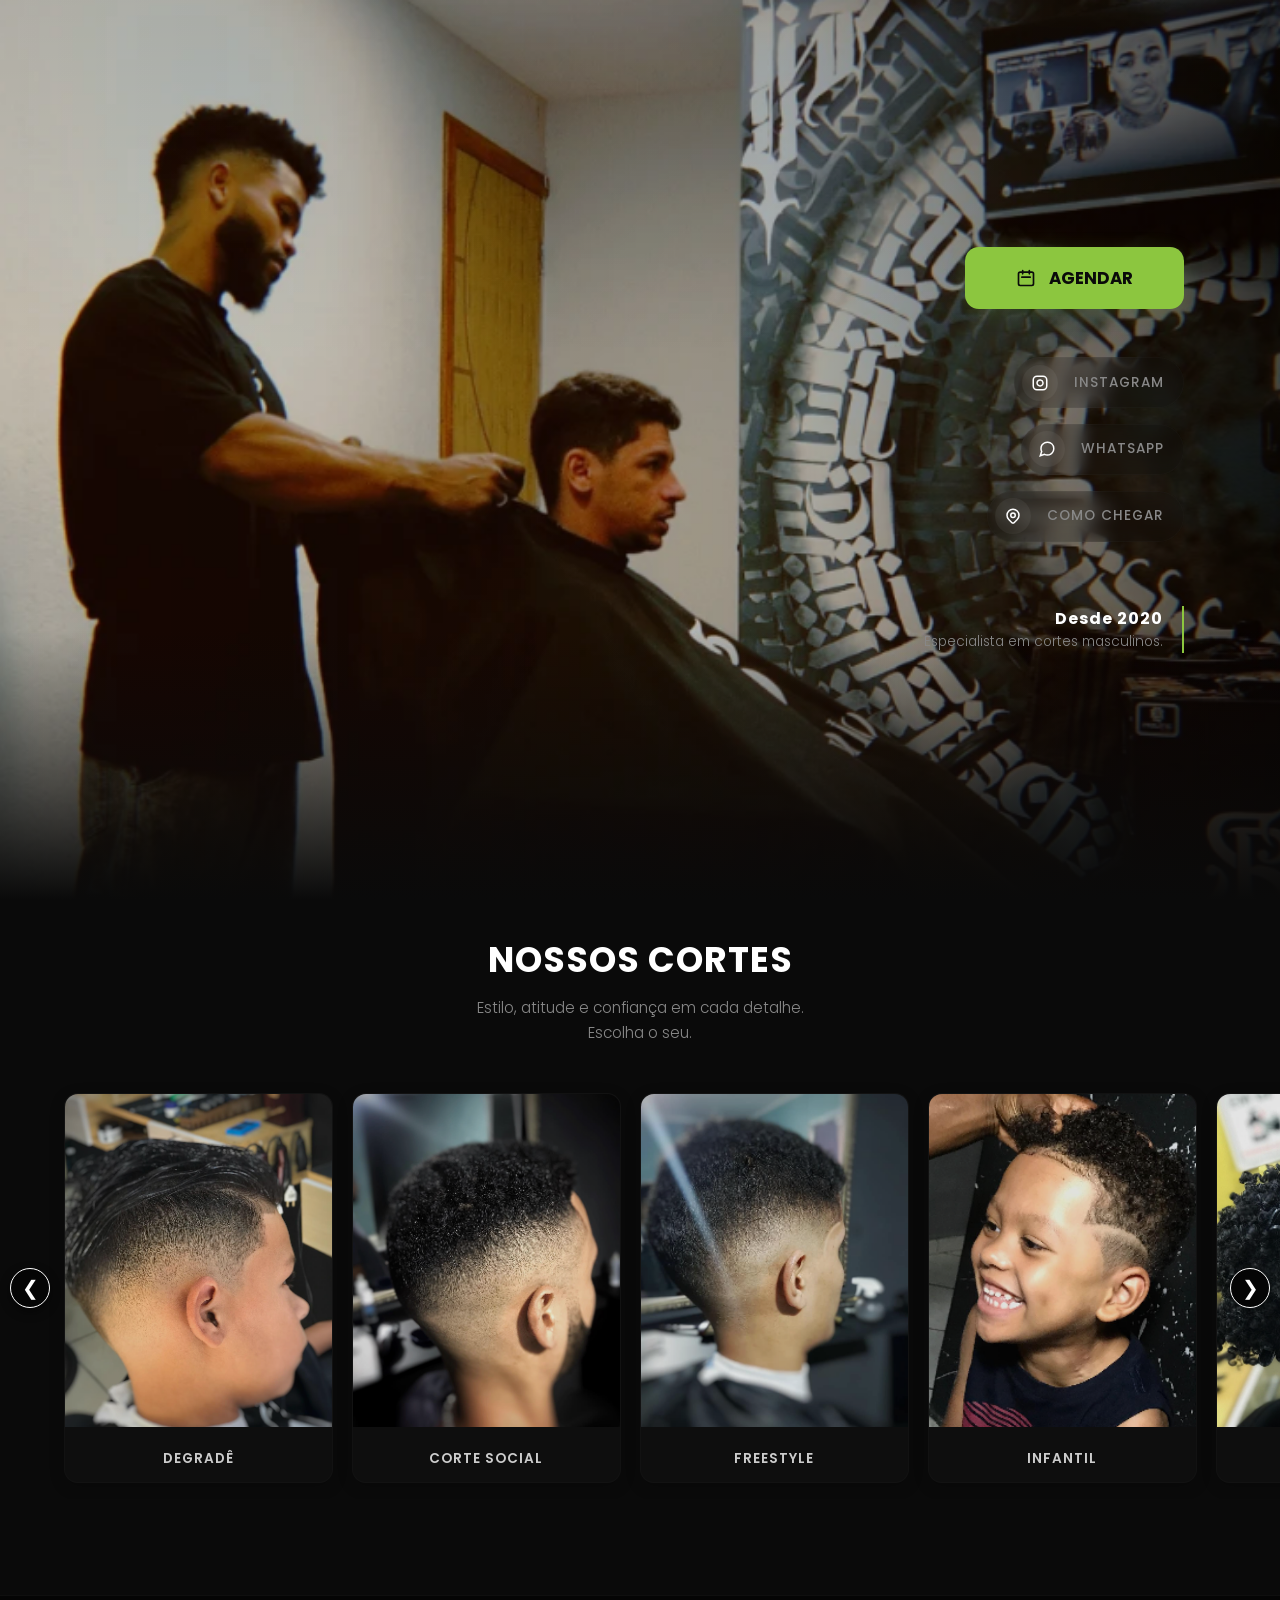
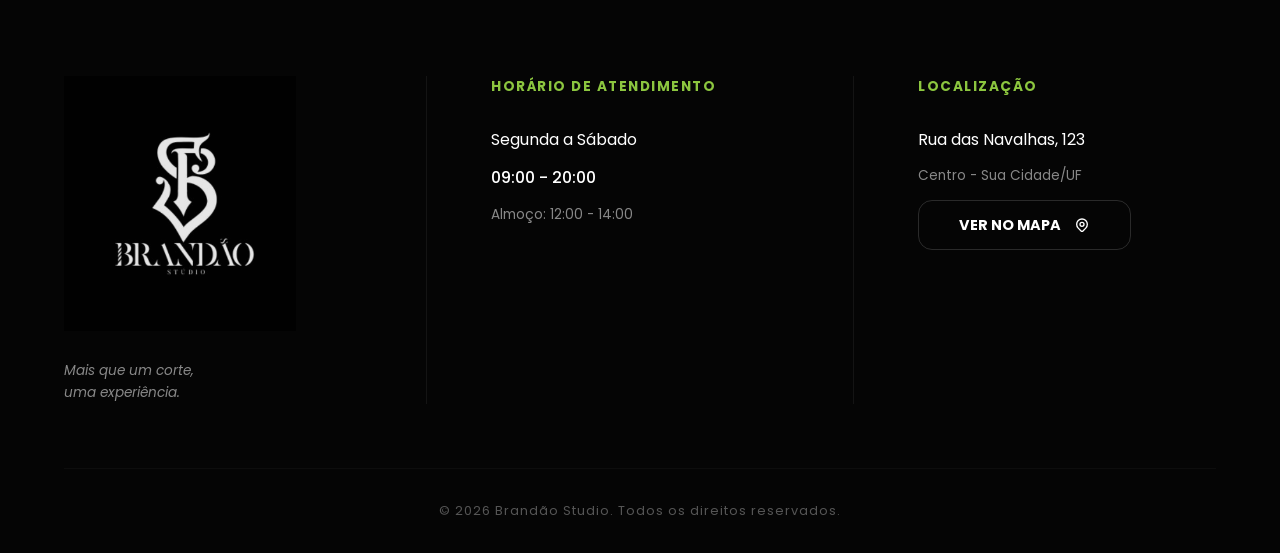
==== index.html @ 8718d501 "Add files via upload" ====
<!DOCTYPE html>
<html lang="pt-BR">
<head>
    <meta charset="UTF-8">
    <meta name="viewport" content="width=device-width, initial-scale=1.0">
    <title>Brandão Studio - Barbearia</title>
    <link rel="preconnect" href="https://fonts.googleapis.com">
    <link rel="preconnect" href="https://fonts.gstatic.com" crossorigin>
    <link href="https://fonts.googleapis.com/css2?family=Poppins:wght@300;400;500;600;700;800&display=swap" rel="stylesheet">
    <link rel="stylesheet" href="css/styles.css">
</head>
<body>

    <main>
        <!-- Hero Section -->
        <section class="hero">
            <!-- Logo removida do canto superior esquerdo -->
            
            <div class="hero__sidebar">
                <a href="agendar.html" class="hero__button">
                    <svg width="20" height="20" fill="none" stroke="currentColor" stroke-width="2" viewBox="0 0 24 24"><path stroke-linecap="round" stroke-linejoin="round" d="M8 7V3m8 4V3m-9 8h10M5 21h14a2 2 0 002-2V7a2 2 0 00-2-2H5a2 2 0 00-2 2v12a2 2 0 002 2z"></path></svg>
                    AGENDAR
                </a>
                
                <div class="hero__social">
                    <a href="#" class="social-link" aria-label="Instagram">
                        <span class="icon-circle">
                            <svg width="18" height="18" fill="none" stroke="currentColor" stroke-width="2" viewBox="0 0 24 24"><rect width="18" height="18" x="3" y="3" rx="5" ry="5"></rect><path d="M16 11.37A4 4 0 1112.63 8 4 4 0 0116 11.37zM17.5 6.5h.01"></path></svg>
                        </span>
                        INSTAGRAM
                    </a>
                    <a href="#" class="social-link" aria-label="WhatsApp">
                        <span class="icon-circle">
                            <svg width="18" height="18" fill="none" stroke="currentColor" stroke-width="2" viewBox="0 0 24 24"><path d="M21 11.5a8.38 8.38 0 01-.9 3.8 8.5 8.5 0 01-7.6 4.7 8.38 8.38 0 01-3.8-.9L3 21l1.9-5.7a8.38 8.38 0 01-.9-3.8 8.5 8.5 0 014.7-7.6 8.38 8.38 0 013.8-.9h.5a8.48 8.48 0 018 8v.5z"></path></svg>
                        </span>
                        WHATSAPP
                    </a>
                    <a href="#" class="social-link" aria-label="Google Maps">
                        <span class="icon-circle">
                            <svg width="18" height="18" fill="none" stroke="currentColor" stroke-width="2" viewBox="0 0 24 24"><path stroke-linecap="round" stroke-linejoin="round" d="M17.657 16.657L13.414 20.9a1.998 1.998 0 01-2.827 0l-4.244-4.243a8 8 0 1111.314 0z"></path><path stroke-linecap="round" stroke-linejoin="round" d="M15 11a3 3 0 11-6 0 3 3 0 016 0z"></path></svg>
                        </span>
                        COMO CHEGAR
                    </a>
                </div>

                <!-- Detalhe textual preenchendo a composição -->
                <div class="hero__about-text">
                    <p class="about-year">Desde 2020</p>
                    <p class="about-desc">Especialista em cortes masculinos.</p>
                </div>
            </div>
        </section>

        <!-- Galeria -->
        <section class="gallery">
            <header class="section-header">
                <h2>NOSSOS CORTES</h2>
                <p>Estilo, atitude e confiança em cada detalhe.<br>Escolha o seu.</p>
            </header>

            <div class="gallery__carousel">
                <div class="gallery__item">
                    <img src="assets/galeria/galeria-01.png" alt="Degradê">
                    <div class="gallery__item-title">DEGRADÊ</div>
                </div>
                <div class="gallery__item">
                    <img src="assets/galeria/galeria-02.png" alt="Corte Social">
                    <div class="gallery__item-title">CORTE SOCIAL</div>
                </div>
                <div class="gallery__item">
                    <img src="assets/galeria/galeria-03.png" alt="Freestyle">
                    <div class="gallery__item-title">FREESTYLE</div>
                </div>
                <div class="gallery__item">
                    <img src="assets/galeria/galeria-04.png" alt="Infantil">
                    <div class="gallery__item-title">INFANTIL</div>
                </div>
                <div class="gallery__item">
                    <img src="assets/galeria/galeria-05.png" alt="Cachos">
                    <div class="gallery__item-title">CACHOS</div>
                </div>
                <div class="gallery__item">
                    <img src="assets/galeria/galeria-06.png" alt="Degradê">
                    <div class="gallery__item-title">DEGRADÊ</div>
                </div>
                <div class="gallery__item">
                    <img src="assets/galeria/galeria-07.png" alt="Degradê">
                    <div class="gallery__item-title">DEGRADÊ</div>
                </div>
                <div class="gallery__item">
                    <img src="assets/galeria/galeria-08.png" alt="Corte Premium">
                    <div class="gallery__item-title">CORTE PREMIUM</div>
                </div>
                <div class="gallery__item">
                    <img src="assets/galeria/galeria-09.png" alt="Social">
                    <div class="gallery__item-title">SOCIAL</div>
                </div>
            </div>
        </section>
    </main>

    <footer class="footer">
        <div class="footer__container">
            <div class="footer__col footer__col--brand">
                <img src="assets/logo/logo-principal.png" alt="Logo Brandão Studio" class="footer__logo">
                <p class="footer__slogan">Mais que um corte,<br>uma experiência.</p>
            </div>

            <div class="footer__col">
                <h3 class="footer__title">HORÁRIO DE ATENDIMENTO</h3>
                <p>Segunda a Sábado</p>
                <p class="footer__highlight">09:00 - 20:00</p>
                <p class="footer__subtext">Almoço: 12:00 - 14:00</p>
            </div>

            <div class="footer__col">
                <h3 class="footer__title">LOCALIZAÇÃO</h3>
                <p>Rua das Navalhas, 123</p>
                <p class="footer__subtext">Centro - Sua Cidade/UF</p>
                <a href="#" class="hero__button hero__button--outline" aria-label="Google Maps">
                    VER NO MAPA 
                    <svg width="16" height="16" fill="none" stroke="currentColor" stroke-width="2" viewBox="0 0 24 24"><path stroke-linecap="round" stroke-linejoin="round" d="M17.657 16.657L13.414 20.9a1.998 1.998 0 01-2.827 0l-4.244-4.243a8 8 0 1111.314 0z"></path><path stroke-linecap="round" stroke-linejoin="round" d="M15 11a3 3 0 11-6 0 3 3 0 016 0z"></path></svg>
                </a>
            </div>
        </div>
        <div class="footer__copy">
            <p>© 2026 Brandão Studio. Todos os direitos reservados.</p>
        </div>
    </footer>

    <script src="js/app.js" defer></script>
</body>
</html>
---- css/styles.css ----
:root {
    --color-primary: #8CC63F; 
    --color-primary-hover: #9BE047;
    --color-bg-main: #0A0A0A;
    --color-border: rgba(255, 255, 255, 0.04);
    --text-primary: #FFFFFF;
    --text-secondary: #888888;
    --font-main: 'Poppins', sans-serif;
}

* { margin: 0; padding: 0; box-sizing: border-box; }

body {
    font-family: var(--font-main);
    background-color: var(--color-bg-main);
    color: var(--text-primary);
    -webkit-font-smoothing: antialiased;
    line-height: 1.6;
    overflow-x: hidden;
}

a { text-decoration: none; color: inherit; transition: all 0.3s ease; }
button { font-family: inherit; border: none; background: none; cursor: pointer; outline: none; }

/* ==========================================================================
   Hero (Index) - Overlay Clareado (20% mais leve) e Fade na Base
   ========================================================================== */
.hero {
    position: relative;
    width: 100%;
    min-height: 100vh;
    background-image: 
        linear-gradient(to bottom, rgba(0,0,0,0.1) 0%, rgba(0,0,0,0) 40%, rgba(0,0,0,0) 70%, #0A0A0A 100%),
        linear-gradient(to left, rgba(0,0,0,0.65) 0%, rgba(0,0,0,0.1) 40%, rgba(0,0,0,0) 100%),
        url('../assets/background/img-background.png');
    background-size: cover;
    background-position: center center;
    background-attachment: fixed;
    display: flex;
    justify-content: flex-end; 
    padding: 3rem 5%;
}

.hero__sidebar {
    display: flex;
    flex-direction: column;
    align-items: flex-end;
    justify-content: center;
    padding-right: 2rem;
    gap: 3rem;
    max-width: 400px;
}

/* Botão Premium */
.hero__button {
    background-color: var(--color-primary);
    color: #0A0A0A;
    font-size: 1.05rem;
    font-weight: 700;
    padding: 1.1rem 3.2rem;
    border-radius: 14px; 
    display: flex;
    align-items: center;
    justify-content: center;
    gap: 0.8rem;
    transition: all 0.3s cubic-bezier(0.25, 0.8, 0.25, 1);
    box-shadow: 0 4px 20px rgba(140, 198, 63, 0.15); 
}

.hero__button:hover {
    transform: translateY(-2px);
    background-color: var(--color-primary-hover);
    box-shadow: 0 8px 25px rgba(140, 198, 63, 0.3);
}

.hero__button--outline {
    background-color: transparent;
    color: var(--text-primary);
    border: 1px solid rgba(255,255,255,0.15);
    padding: 0.8rem 2.5rem;
    font-size: 0.9rem;
    box-shadow: none;
}
.hero__button--outline:hover {
    background-color: rgba(255,255,255,0.03);
    border-color: var(--color-primary);
    color: var(--color-primary);
    box-shadow: none;
}

/* Ícones Sociais Glassmorphism */
.hero__social {
    display: flex;
    flex-direction: column;
    gap: 1rem;
    align-items: flex-end;
}

.social-link {
    display: flex;
    align-items: center;
    gap: 1rem;
    font-weight: 500;
    font-size: 0.85rem;
    letter-spacing: 1px;
    color: var(--text-secondary);
    background: rgba(15, 15, 15, 0.2);
    backdrop-filter: blur(8px);
    padding: 0.4rem 1.2rem 0.4rem 0.4rem;
    border-radius: 50px;
    border: 1px solid rgba(255, 255, 255, 0.02);
    transition: all 0.3s ease;
}

.icon-circle {
    width: 36px;
    height: 36px;
    border-radius: 50%;
    background: rgba(255, 255, 255, 0.05);
    display: flex;
    align-items: center;
    justify-content: center;
    color: #FFF;
    transition: all 0.3s ease;
}

.social-link:hover {
    color: #FFF;
    background: rgba(15, 15, 15, 0.5);
    border-color: rgba(255, 255, 255, 0.08);
    transform: translateX(-5px);
}
.social-link:hover .icon-circle {
    background: var(--color-primary);
    color: #0A0A0A;
}

/* Novo bloco de texto na Hero */
.hero__about-text {
    text-align: right;
    margin-top: 1rem;
    border-right: 2px solid var(--color-primary);
    padding-right: 1.2rem;
}
.about-year {
    color: #FFF;
    font-weight: 700;
    font-size: 1rem;
    letter-spacing: 1px;
}
.about-desc {
    color: var(--text-secondary);
    font-size: 0.85rem;
    font-weight: 300;
}

/* ==========================================================================
   Títulos de Seção
   ========================================================================== */
.section-header {
    text-align: center;
    margin-bottom: 2rem;
    padding-top: 2rem;
}

.section-header h2 {
    font-size: 2.2rem;
    font-weight: 700; 
    letter-spacing: 1px;
    margin-bottom: 0.5rem;
    color: #FFF;
}

.section-header p {
    color: var(--text-secondary); 
    font-size: 0.95rem;
    font-weight: 300;
}

/* ==========================================================================
   Galeria Premium
   ========================================================================== */
.gallery {
    background-color: #0A0A0A;
    padding-bottom: 6rem;
    width: 100%;
}

.gallery__carousel {
    display: flex;
    gap: 1.2rem; 
    overflow-x: auto;
    padding: 1rem 5%;
    scroll-behavior: smooth;
    scrollbar-width: none; 
}
.gallery__carousel::-webkit-scrollbar { display: none; }

.gallery__item {
    flex: 0 0 calc(25% - 1.2rem); 
    min-width: 260px; 
    border: 1px solid rgba(255, 255, 255, 0.02); 
    border-radius: 14px; 
    background-color: rgba(15,15,15, 0.8);
    overflow: hidden;
    position: relative;
    transition: all 0.35s ease;
    box-shadow: 0 4px 15px rgba(0,0,0,0.2); 
}

/* CORREÇÃO DO CORTE DA IMAGEM: Proporção natural e posicionamento focado no topo */
.gallery__item img {
    width: 100%;
    height: auto; 
    aspect-ratio: 4 / 5; /* Formato retrato para evitar cortes verticais severos */
    object-fit: cover;
    object-position: center 10%; /* Prende a imagem próximo ao topo para focar no cabelo/rosto */
    transition: transform 0.4s ease;
    filter: brightness(0.9);
}

.gallery__item:hover {
    border-color: rgba(140, 198, 63, 0.2);
    box-shadow: 0 8px 25px rgba(0,0,0,0.4);
    transform: translateY(-3px);
}

.gallery__item:hover img {
    transform: scale(1.03); 
    filter: brightness(1.1);
}

.gallery__item-title {
    text-align: center;
    padding: 0.8rem;
    font-weight: 600;
    font-size: 0.85rem;
    letter-spacing: 1px;
    color: #CCC;
}

/* Estilização dos botões injetados pelo JS */
.gallery div[style*="position: relative"] button {
    background-color: #050505 !important;
    border: 1px solid #FFF !important;
    color: #FFF !important;
    width: 40px !important;
    height: 40px !important;
    box-shadow: 0 4px 10px rgba(0,0,0,0.5) !important;
    transition: all 0.3s ease !important;
}
.gallery div[style*="position: relative"] button:hover {
    border-color: var(--color-primary) !important;
    color: var(--color-primary) !important;
    transform: translateY(-50%) scale(1.05) !important;
}

/* ==========================================================================
   Página Agendar
   ========================================================================== */
.page-agendar {
    background-image: url('../assets/background/img-background.png');
    background-attachment: fixed;
    background-size: cover;
    background-position: center;
}

.booking {
    padding: 0 5% 5rem 5%;
    display: flex;
    flex-direction: column;
    align-items: center;
    background-color: rgba(0, 0, 0, 0.6); 
    min-height: 100vh;
}

.booking__panel {
    background-color: rgba(15, 15, 15, 0.75); 
    backdrop-filter: blur(24px); 
    -webkit-backdrop-filter: blur(24px);
    border: 1px solid rgba(255, 255, 255, 0.03); 
    border-radius: 24px; 
    width: 95%;
    max-width: 1350px;
    padding: 4rem;
    box-shadow: 0 30px 60px rgba(0,0,0,0.8); 
}

/* Stepper (Progresso) */
.booking__stepper {
    display: flex;
    align-items: center;
    justify-content: space-between;
    margin-bottom: 5rem;
    max-width: 900px;
    margin-left: auto;
    margin-right: auto;
}

.step-indicator {
    display: flex;
    flex-direction: column;
    align-items: center;
    gap: 1rem;
    color: #555;
    transition: color 0.4s ease;
}

.step-indicator .icon {
    width: 60px;
    height: 60px;
    border-radius: 50%;
    border: 1px solid rgba(255, 255, 255, 0.05);
    display: flex;
    align-items: center;
    justify-content: center;
    background-color: rgba(0,0,0,0.5);
    transition: all 0.4s ease;
}

.step-indicator span { font-size: 0.75rem; font-weight: 700; letter-spacing: 1.5px; }

.step-indicator.active { color: #FFF; }
.step-indicator.active .icon {
    border-color: var(--color-primary);
    color: var(--color-primary);
    background-color: rgba(140, 198, 63, 0.05);
    box-shadow: 0 0 20px rgba(140, 198, 63, 0.15);
}

.step-line {
    flex: 1;
    height: 1px;
    background-color: rgba(255, 255, 255, 0.05);
    margin: 0 1.5rem;
    transform: translateY(-15px);
}

/* Telas das Etapas */
.booking__step { display: none; animation: subtleFade 0.35s ease forwards; }
.booking__step.active { display: block; }
@keyframes subtleFade { 
    from { opacity: 0; transform: translateY(10px); } 
    to { opacity: 1; transform: translateY(0); } 
}

.step-title { font-size: 1.8rem; font-weight: 700; margin-bottom: 0.3rem; color: #FFF;}
.step-subtitle { color: var(--text-secondary); font-size: 0.95rem; margin-bottom: 3rem; font-weight: 300;}

/* Cards de Serviço - Aparência de Seleção */
.booking__content--services {
    display: grid;
    grid-template-columns: repeat(auto-fit, minmax(320px, 1fr));
    gap: 2.5rem;
}

.booking__card {
    background-color: rgba(255,255,255,0.01);
    border: 1px solid rgba(255,255,255,0.03);
    border-radius: 18px;
    overflow: hidden;
    display: flex;
    flex-direction: column;
    text-align: left;
    transition: all 0.3s ease;
    cursor: pointer;
    position: relative;
}

.booking__card::after {
    content: '';
    background-image: url('data:image/svg+xml;utf8,<svg xmlns="http://www.w3.org/2000/svg" width="16" height="16" fill="%230A0A0A" viewBox="0 0 24 24"><path stroke-linecap="round" stroke-linejoin="round" stroke-width="3" stroke="%230A0A0A" d="M5 13l4 4L19 7"/></svg>');
    background-repeat: no-repeat;
    background-position: center;
    position: absolute;
    top: 15px;
    right: 15px;
    width: 32px;
    height: 32px;
    background-color: var(--color-primary);
    border-radius: 50%;
    opacity: 0;
    transform: scale(0.5);
    transition: all 0.3s ease;
}

.booking__card:hover {
    border-color: var(--color-primary);
    background-color: rgba(140, 198, 63, 0.02);
    box-shadow: 0 10px 30px rgba(0,0,0,0.3);
}

.booking__card:hover::after {
    opacity: 1;
    transform: scale(1);
}

/* CORREÇÃO DAS IMAGENS DE SERVIÇO: Mantém formato vertical e evita cortes brutos */
.booking__card-img {
    width: 100%;
    height: 250px;
    object-fit: cover;
    object-position: center 10%;
    border-bottom: 1px solid rgba(255,255,255,0.02);
}

.booking__card-info { padding: 2rem; }
.booking__card-title { font-size: 1.4rem; font-weight: 700; color: #FFF; margin-bottom: 0.5rem; }
.booking__card-desc { font-size: 0.9rem; color: var(--text-secondary); margin-bottom: 1.5rem; line-height: 1.5;}
.booking__card-link { color: var(--color-primary); font-size: 0.85rem; font-weight: 600; letter-spacing: 1px;}

/* ==========================================================================
   Footer Premium
   ========================================================================== */
.footer {
    background-color: #050505; 
    border-top: 1px solid var(--color-border);
    padding: 5rem 5% 0 5%;
}

.footer__container {
    display: flex;
    justify-content: center;
    gap: 4rem;
    max-width: 1200px;
    margin: 0 auto 4rem auto;
}

.footer__col {
    flex: 1;
    display: flex;
    flex-direction: column;
    align-items: flex-start;
    gap: 0.8rem;
}

.footer__col:not(:last-child) {
    border-right: 1px solid rgba(255,255,255,0.06);
    padding-right: 4rem;
}

.footer__logo { max-width: 250px; margin-bottom: 1rem; filter: opacity(0.9); }
.footer__slogan { color: var(--text-secondary); font-size: 0.85rem; font-style: italic; line-height: 1.6;}

.footer__title { color: var(--color-primary); font-size: 0.85rem; font-weight: 700; margin-bottom: 1rem; letter-spacing: 1.5px; }
.footer__highlight { color: #FFF; font-weight: 500;}
.footer__subtext { color: var(--text-secondary); font-size: 0.85rem; }

.footer__copy {
    text-align: center;
    padding: 2rem;
    border-top: 1px solid rgba(255,255,255,0.03);
    color: #555;
    font-size: 0.8rem;
    letter-spacing: 1px;
}

/* Responsivo */
@media (max-width: 1024px) {
    .booking__panel { padding: 3rem 2rem; }
    .footer__container { flex-wrap: wrap; gap: 3rem; }
    .footer__col:not(:last-child) { border-right: none; padding-right: 0; }
}

@media (max-width: 768px) {
    .hero { flex-direction: column; justify-content: center; align-items: center; text-align: center; }
    .hero__sidebar { align-items: center; padding: 0; text-align: center;}
    .hero__social { align-items: center; }
    .hero__about-text { border-right: none; border-top: 2px solid var(--color-primary); padding-right: 0; padding-top: 1rem;}
    
    .booking__stepper { display: none; }
}
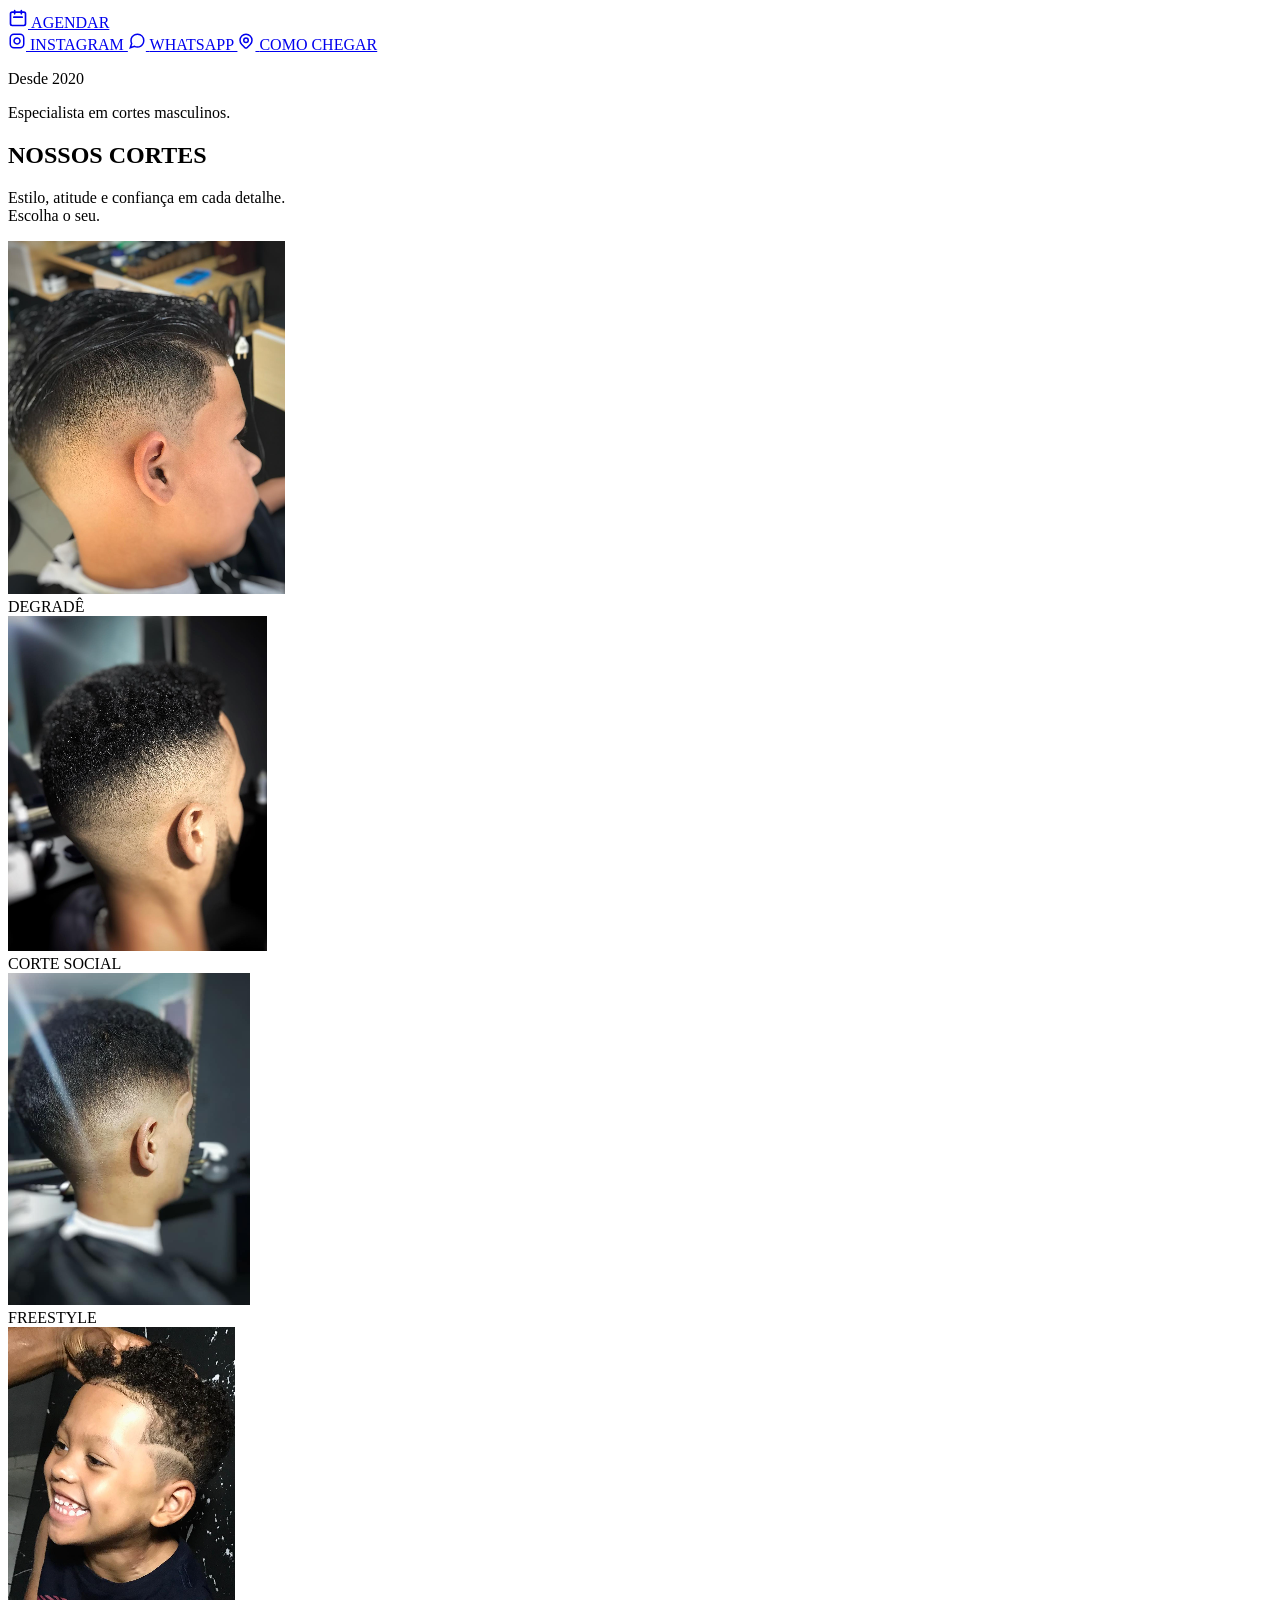
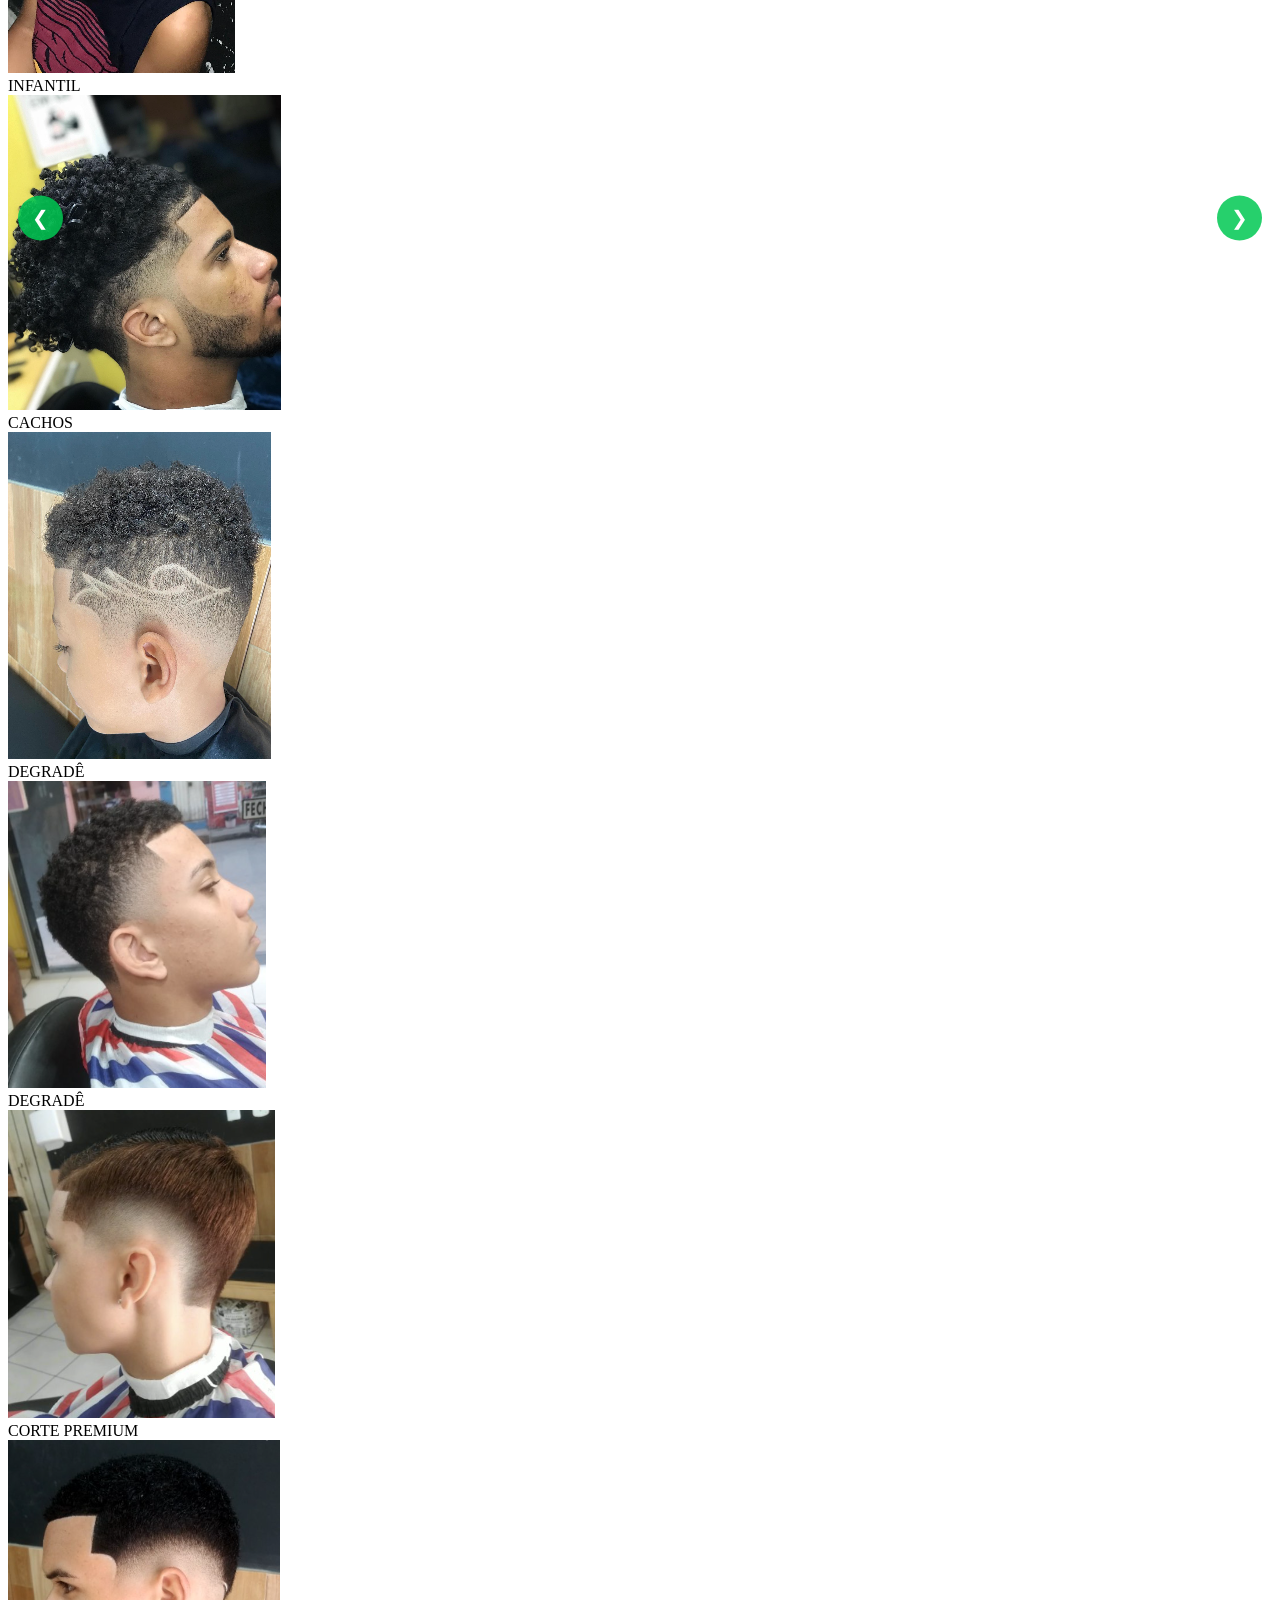
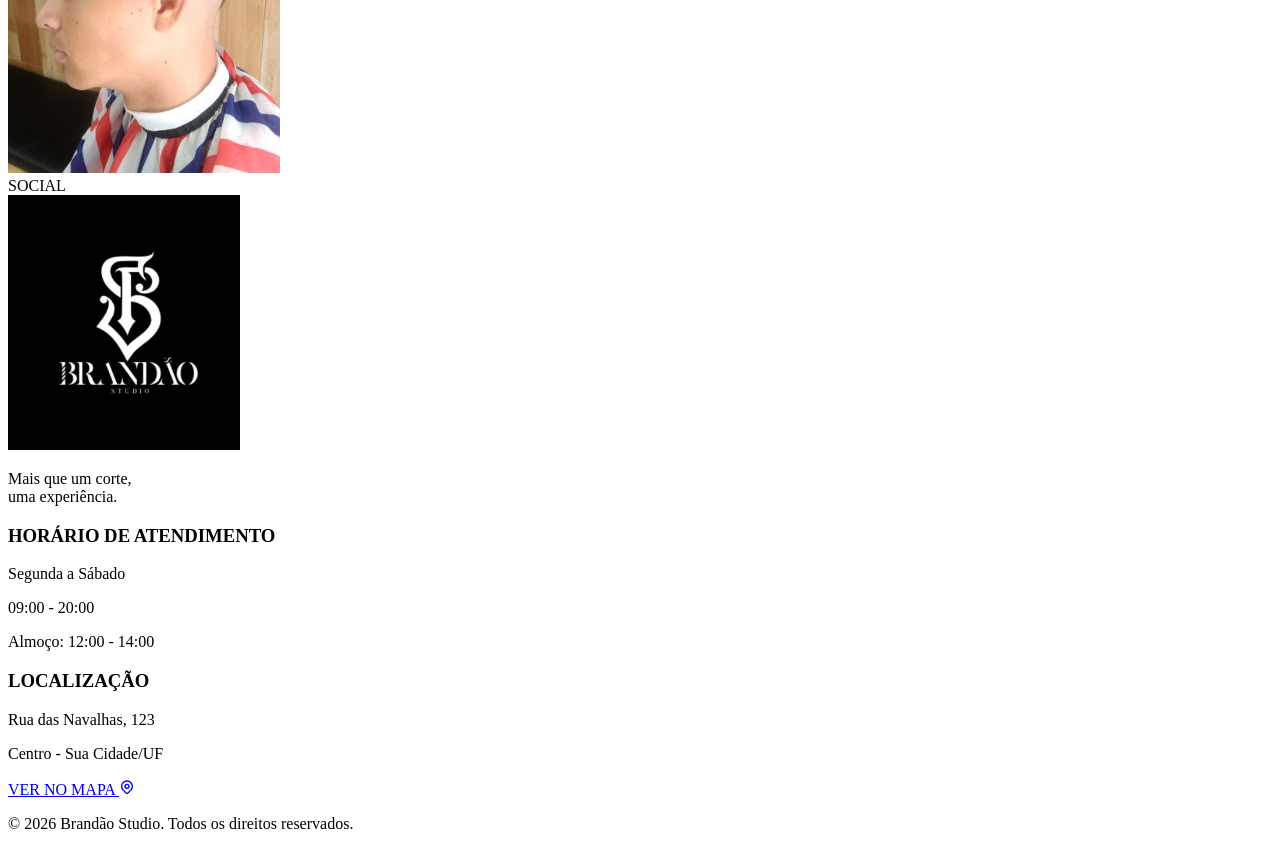
==== commit 9fed5089: "Update index.html" ====
--- a/index.html
+++ b/index.html
@@ -7,7 +7,7 @@
     <link rel="preconnect" href="https://fonts.googleapis.com">
     <link rel="preconnect" href="https://fonts.gstatic.com" crossorigin>
     <link href="https://fonts.googleapis.com/css2?family=Poppins:wght@300;400;500;600;700;800&display=swap" rel="stylesheet">
-    <link rel="stylesheet" href="css/styles.css">
+    <link rel="stylesheet" href="styles.css">
 </head>
 <body>
 
@@ -130,4 +130,4 @@
 
     <script src="js/app.js" defer></script>
 </body>
-</html>+</html>
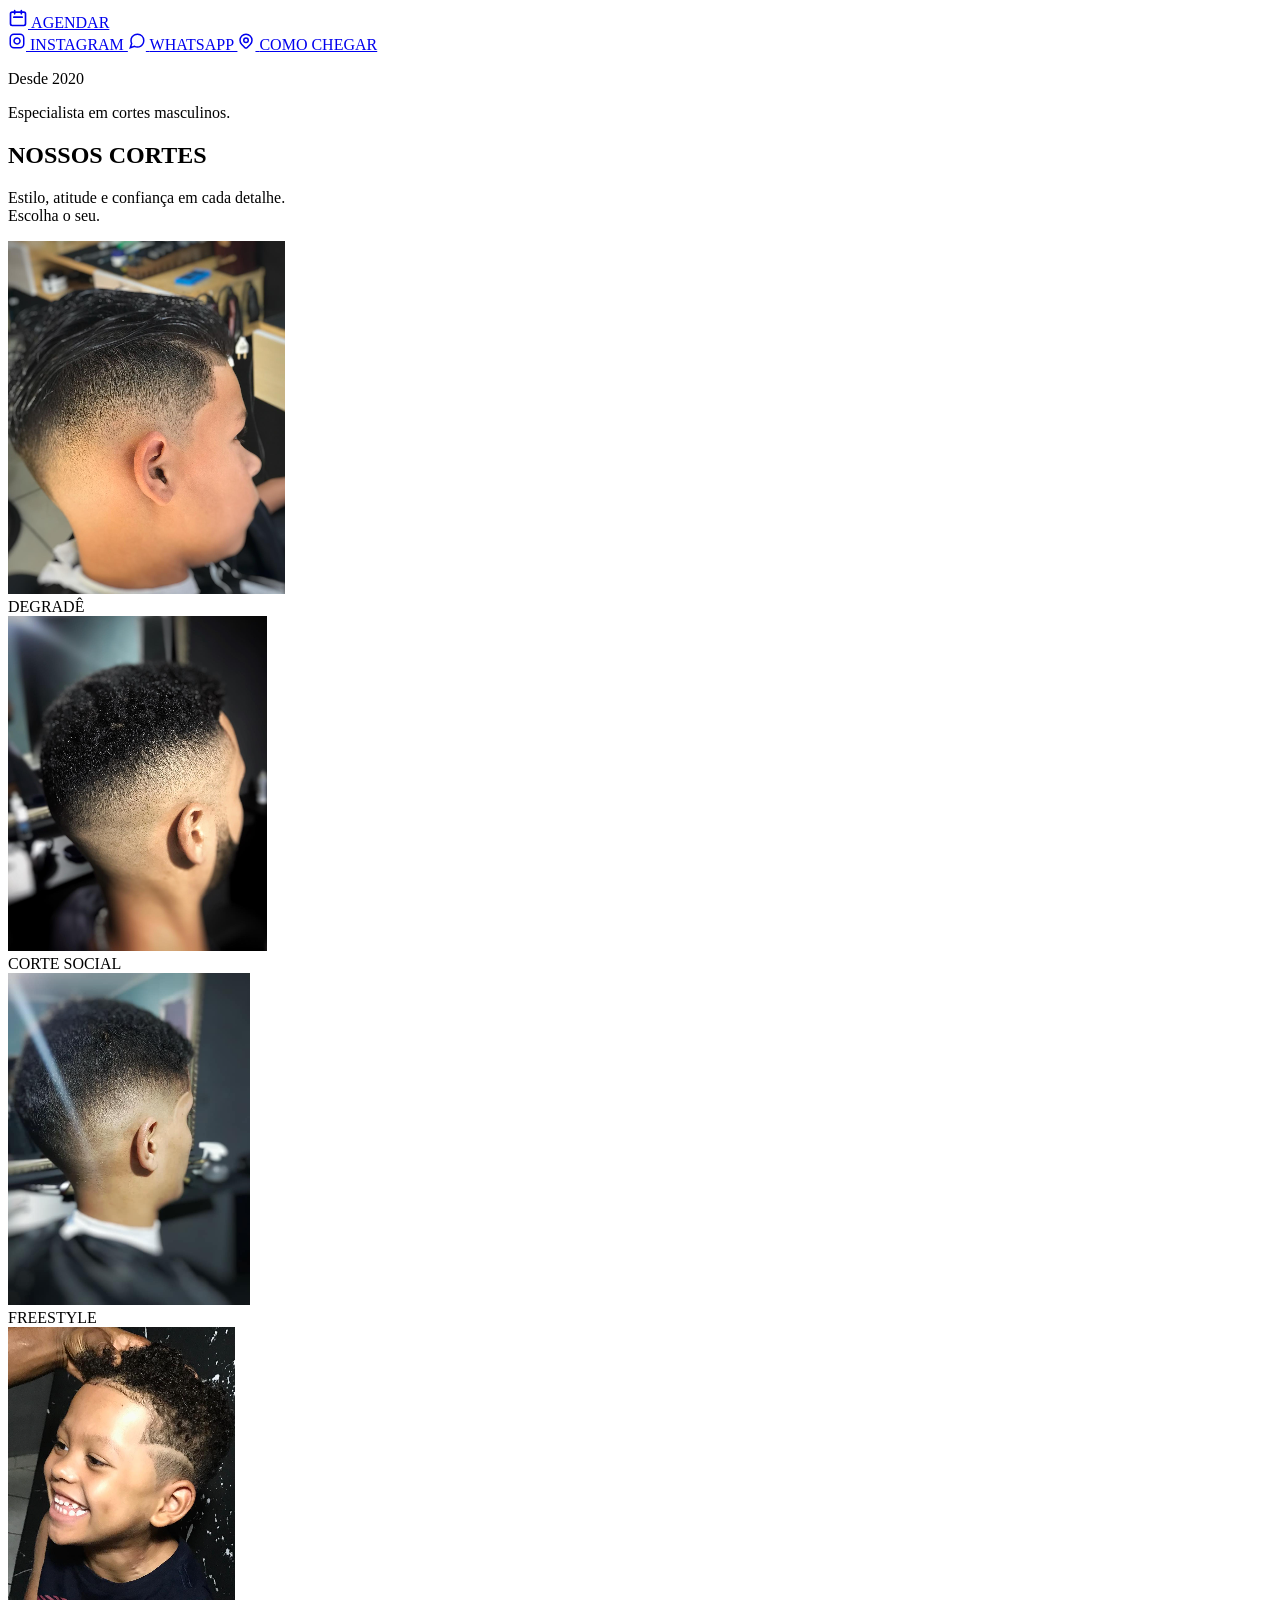
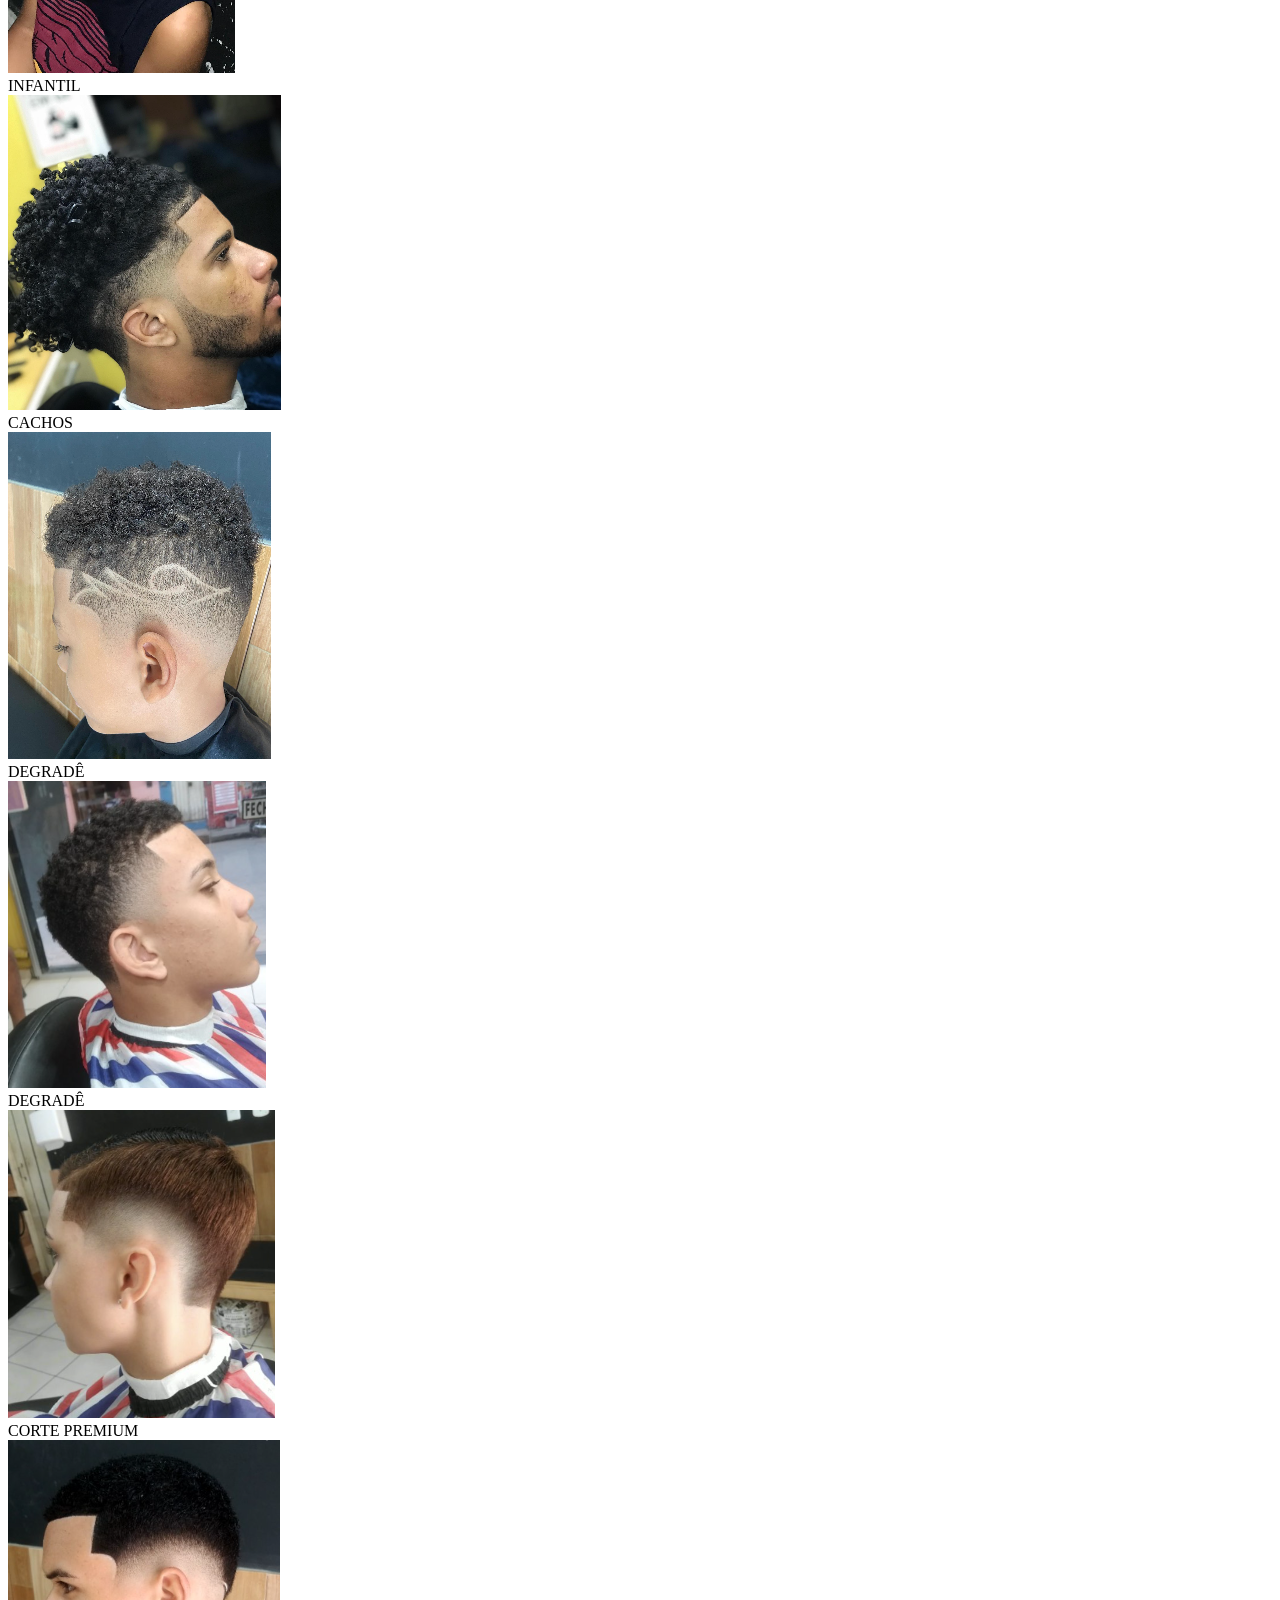
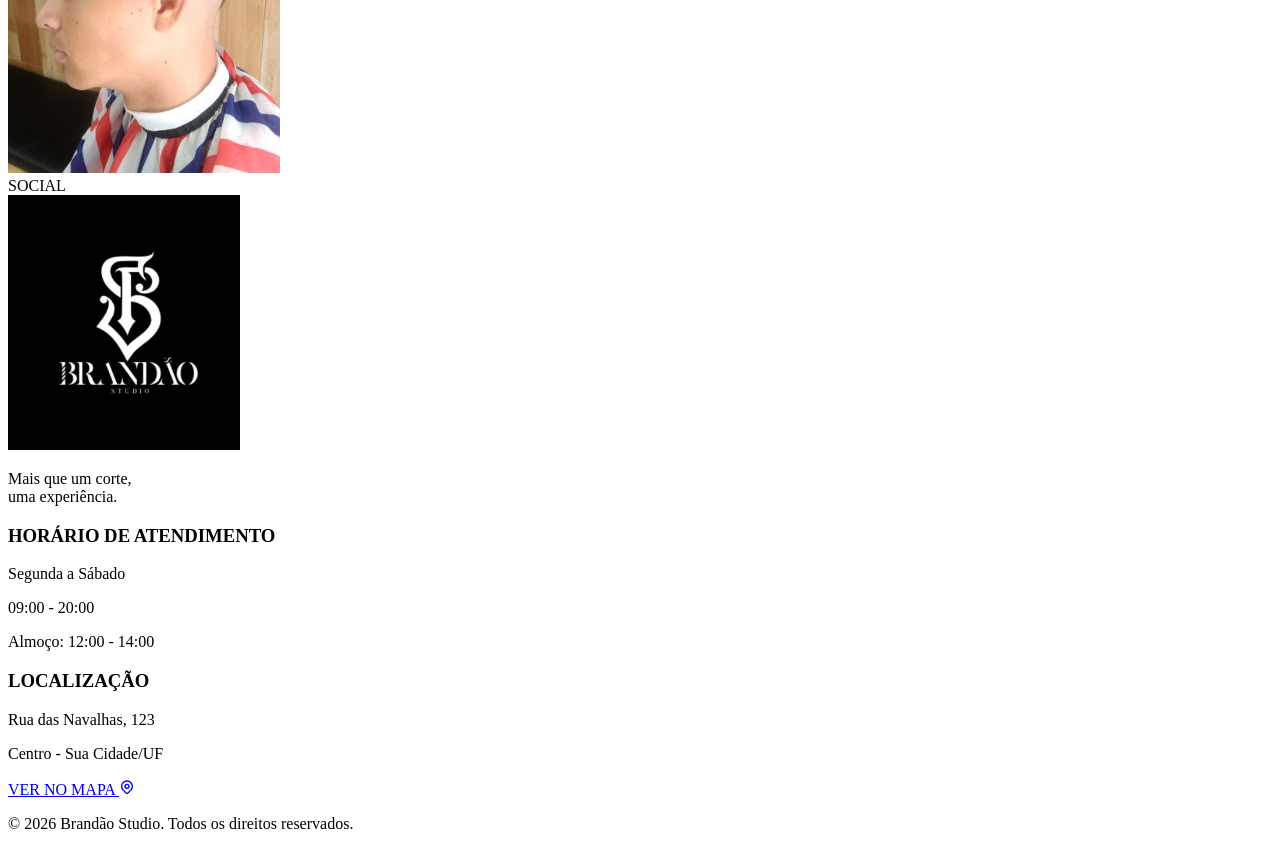
==== commit cb60c063: "Update index.html" ====
--- a/index.html
+++ b/index.html
@@ -128,6 +128,6 @@
         </div>
     </footer>
 
-    <script src="js/app.js" defer></script>
+    <script src="app.js" defer></script>
 </body>
 </html>
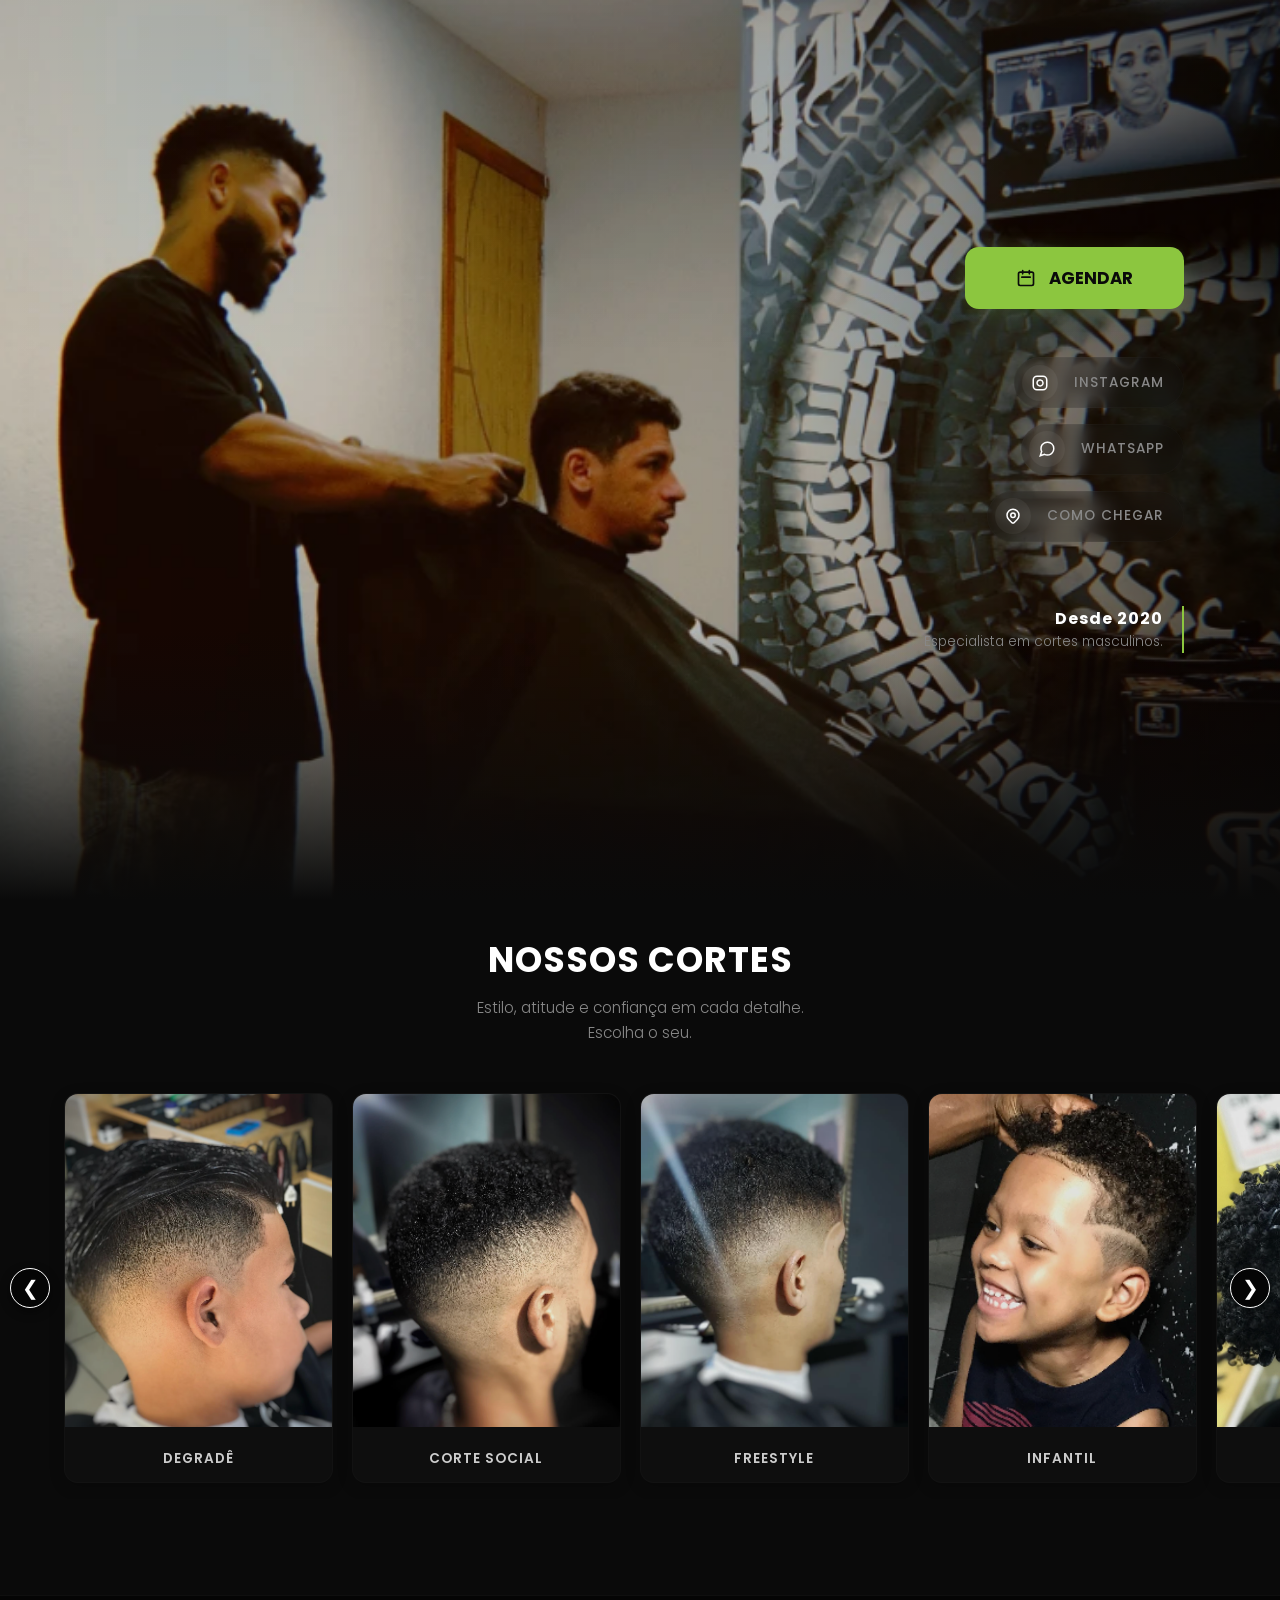
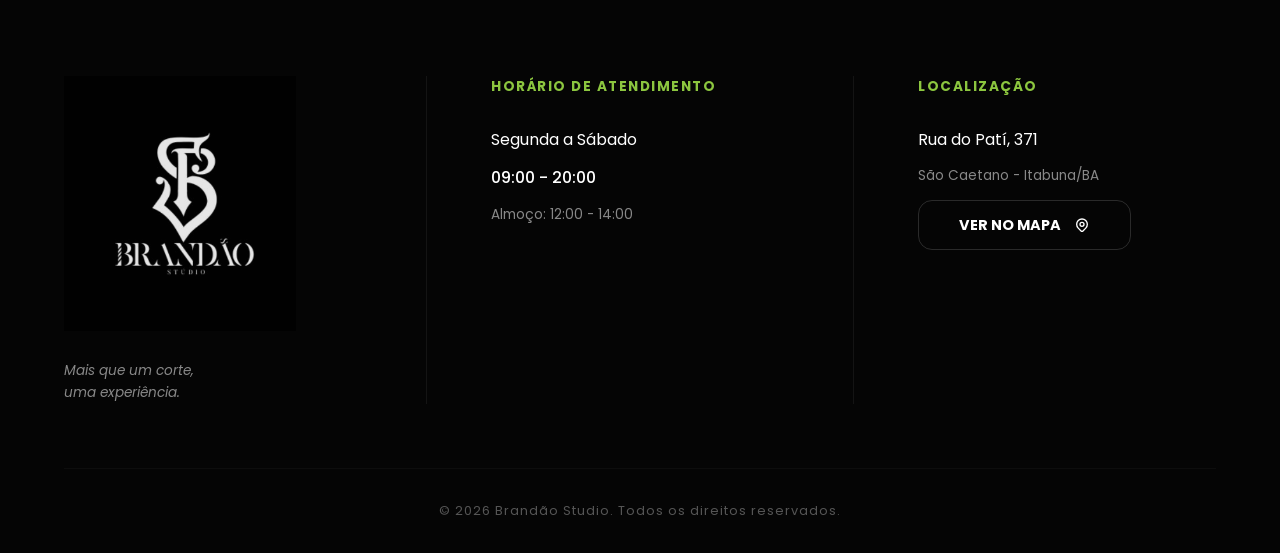
==== commit c86918ca: "Fix HTML encoding issues in index.html" ====
--- a/index.html
+++ b/index.html
@@ -115,8 +115,8 @@
 
             <div class="footer__col">
                 <h3 class="footer__title">LOCALIZAÇÃO</h3>
-                <p>Rua das Navalhas, 123</p>
-                <p class="footer__subtext">Centro - Sua Cidade/UF</p>
+                <p>Rua do Patí, 371</p>
+                <p class="footer__subtext">São Caetano - Itabuna/BA</p>
                 <a href="#" class="hero__button hero__button--outline" aria-label="Google Maps">
                     VER NO MAPA 
                     <svg width="16" height="16" fill="none" stroke="currentColor" stroke-width="2" viewBox="0 0 24 24"><path stroke-linecap="round" stroke-linejoin="round" d="M17.657 16.657L13.414 20.9a1.998 1.998 0 01-2.827 0l-4.244-4.243a8 8 0 1111.314 0z"></path><path stroke-linecap="round" stroke-linejoin="round" d="M15 11a3 3 0 11-6 0 3 3 0 016 0z"></path></svg>
--- a/styles.css
+++ b/styles.css
@@ -0,0 +1,472 @@
+:root {
+    --color-primary: #8CC63F; 
+    --color-primary-hover: #9BE047;
+    --color-bg-main: #0A0A0A;
+    --color-border: rgba(255, 255, 255, 0.04);
+    --text-primary: #FFFFFF;
+    --text-secondary: #888888;
+    --font-main: 'Poppins', sans-serif;
+}
+
+* { margin: 0; padding: 0; box-sizing: border-box; }
+
+body {
+    font-family: var(--font-main);
+    background-color: var(--color-bg-main);
+    color: var(--text-primary);
+    -webkit-font-smoothing: antialiased;
+    line-height: 1.6;
+    overflow-x: hidden;
+}
+
+a { text-decoration: none; color: inherit; transition: all 0.3s ease; }
+button { font-family: inherit; border: none; background: none; cursor: pointer; outline: none; }
+
+/* ==========================================================================
+   Hero (Index) - Overlay Clareado (20% mais leve) e Fade na Base
+   ========================================================================== */
+.hero {
+    position: relative;
+    width: 100%;
+    min-height: 100vh;
+    background-image: 
+        linear-gradient(to bottom, rgba(0,0,0,0.1) 0%, rgba(0,0,0,0) 40%, rgba(0,0,0,0) 70%, #0A0A0A 100%),
+        linear-gradient(to left, rgba(0,0,0,0.65) 0%, rgba(0,0,0,0.1) 40%, rgba(0,0,0,0) 100%),
+        url('../assets/background/img-background.png');
+    background-size: cover;
+    background-position: center center;
+    background-attachment: fixed;
+    display: flex;
+    justify-content: flex-end; 
+    padding: 3rem 5%;
+}
+
+.hero__sidebar {
+    display: flex;
+    flex-direction: column;
+    align-items: flex-end;
+    justify-content: center;
+    padding-right: 2rem;
+    gap: 3rem;
+    max-width: 400px;
+}
+
+/* Botão Premium */
+.hero__button {
+    background-color: var(--color-primary);
+    color: #0A0A0A;
+    font-size: 1.05rem;
+    font-weight: 700;
+    padding: 1.1rem 3.2rem;
+    border-radius: 14px; 
+    display: flex;
+    align-items: center;
+    justify-content: center;
+    gap: 0.8rem;
+    transition: all 0.3s cubic-bezier(0.25, 0.8, 0.25, 1);
+    box-shadow: 0 4px 20px rgba(140, 198, 63, 0.15); 
+}
+
+.hero__button:hover {
+    transform: translateY(-2px);
+    background-color: var(--color-primary-hover);
+    box-shadow: 0 8px 25px rgba(140, 198, 63, 0.3);
+}
+
+.hero__button--outline {
+    background-color: transparent;
+    color: var(--text-primary);
+    border: 1px solid rgba(255,255,255,0.15);
+    padding: 0.8rem 2.5rem;
+    font-size: 0.9rem;
+    box-shadow: none;
+}
+.hero__button--outline:hover {
+    background-color: rgba(255,255,255,0.03);
+    border-color: var(--color-primary);
+    color: var(--color-primary);
+    box-shadow: none;
+}
+
+/* Ícones Sociais Glassmorphism */
+.hero__social {
+    display: flex;
+    flex-direction: column;
+    gap: 1rem;
+    align-items: flex-end;
+}
+
+.social-link {
+    display: flex;
+    align-items: center;
+    gap: 1rem;
+    font-weight: 500;
+    font-size: 0.85rem;
+    letter-spacing: 1px;
+    color: var(--text-secondary);
+    background: rgba(15, 15, 15, 0.2);
+    backdrop-filter: blur(8px);
+    padding: 0.4rem 1.2rem 0.4rem 0.4rem;
+    border-radius: 50px;
+    border: 1px solid rgba(255, 255, 255, 0.02);
+    transition: all 0.3s ease;
+}
+
+.icon-circle {
+    width: 36px;
+    height: 36px;
+    border-radius: 50%;
+    background: rgba(255, 255, 255, 0.05);
+    display: flex;
+    align-items: center;
+    justify-content: center;
+    color: #FFF;
+    transition: all 0.3s ease;
+}
+
+.social-link:hover {
+    color: #FFF;
+    background: rgba(15, 15, 15, 0.5);
+    border-color: rgba(255, 255, 255, 0.08);
+    transform: translateX(-5px);
+}
+.social-link:hover .icon-circle {
+    background: var(--color-primary);
+    color: #0A0A0A;
+}
+
+/* Novo bloco de texto na Hero */
+.hero__about-text {
+    text-align: right;
+    margin-top: 1rem;
+    border-right: 2px solid var(--color-primary);
+    padding-right: 1.2rem;
+}
+.about-year {
+    color: #FFF;
+    font-weight: 700;
+    font-size: 1rem;
+    letter-spacing: 1px;
+}
+.about-desc {
+    color: var(--text-secondary);
+    font-size: 0.85rem;
+    font-weight: 300;
+}
+
+/* ==========================================================================
+   Títulos de Seção
+   ========================================================================== */
+.section-header {
+    text-align: center;
+    margin-bottom: 2rem;
+    padding-top: 2rem;
+}
+
+.section-header h2 {
+    font-size: 2.2rem;
+    font-weight: 700; 
+    letter-spacing: 1px;
+    margin-bottom: 0.5rem;
+    color: #FFF;
+}
+
+.section-header p {
+    color: var(--text-secondary); 
+    font-size: 0.95rem;
+    font-weight: 300;
+}
+
+/* ==========================================================================
+   Galeria Premium
+   ========================================================================== */
+.gallery {
+    background-color: #0A0A0A;
+    padding-bottom: 6rem;
+    width: 100%;
+}
+
+.gallery__carousel {
+    display: flex;
+    gap: 1.2rem; 
+    overflow-x: auto;
+    padding: 1rem 5%;
+    scroll-behavior: smooth;
+    scrollbar-width: none; 
+}
+.gallery__carousel::-webkit-scrollbar { display: none; }
+
+.gallery__item {
+    flex: 0 0 calc(25% - 1.2rem); 
+    min-width: 260px; 
+    border: 1px solid rgba(255, 255, 255, 0.02); 
+    border-radius: 14px; 
+    background-color: rgba(15,15,15, 0.8);
+    overflow: hidden;
+    position: relative;
+    transition: all 0.35s ease;
+    box-shadow: 0 4px 15px rgba(0,0,0,0.2); 
+}
+
+/* CORREÇÃO DO CORTE DA IMAGEM: Proporção natural e posicionamento focado no topo */
+.gallery__item img {
+    width: 100%;
+    height: auto; 
+    aspect-ratio: 4 / 5; /* Formato retrato para evitar cortes verticais severos */
+    object-fit: cover;
+    object-position: center 10%; /* Prende a imagem próximo ao topo para focar no cabelo/rosto */
+    transition: transform 0.4s ease;
+    filter: brightness(0.9);
+}
+
+.gallery__item:hover {
+    border-color: rgba(140, 198, 63, 0.2);
+    box-shadow: 0 8px 25px rgba(0,0,0,0.4);
+    transform: translateY(-3px);
+}
+
+.gallery__item:hover img {
+    transform: scale(1.03); 
+    filter: brightness(1.1);
+}
+
+.gallery__item-title {
+    text-align: center;
+    padding: 0.8rem;
+    font-weight: 600;
+    font-size: 0.85rem;
+    letter-spacing: 1px;
+    color: #CCC;
+}
+
+/* Estilização dos botões injetados pelo JS */
+.gallery div[style*="position: relative"] button {
+    background-color: #050505 !important;
+    border: 1px solid #FFF !important;
+    color: #FFF !important;
+    width: 40px !important;
+    height: 40px !important;
+    box-shadow: 0 4px 10px rgba(0,0,0,0.5) !important;
+    transition: all 0.3s ease !important;
+}
+.gallery div[style*="position: relative"] button:hover {
+    border-color: var(--color-primary) !important;
+    color: var(--color-primary) !important;
+    transform: translateY(-50%) scale(1.05) !important;
+}
+
+/* ==========================================================================
+   Página Agendar
+   ========================================================================== */
+.page-agendar {
+    background-image: url('../assets/background/img-background.png');
+    background-attachment: fixed;
+    background-size: cover;
+    background-position: center;
+}
+
+.booking {
+    padding: 0 5% 5rem 5%;
+    display: flex;
+    flex-direction: column;
+    align-items: center;
+    background-color: rgba(0, 0, 0, 0.6); 
+    min-height: 100vh;
+}
+
+.booking__panel {
+    background-color: rgba(15, 15, 15, 0.75); 
+    backdrop-filter: blur(24px); 
+    -webkit-backdrop-filter: blur(24px);
+    border: 1px solid rgba(255, 255, 255, 0.03); 
+    border-radius: 24px; 
+    width: 95%;
+    max-width: 1350px;
+    padding: 4rem;
+    box-shadow: 0 30px 60px rgba(0,0,0,0.8); 
+}
+
+/* Stepper (Progresso) */
+.booking__stepper {
+    display: flex;
+    align-items: center;
+    justify-content: space-between;
+    margin-bottom: 5rem;
+    max-width: 900px;
+    margin-left: auto;
+    margin-right: auto;
+}
+
+.step-indicator {
+    display: flex;
+    flex-direction: column;
+    align-items: center;
+    gap: 1rem;
+    color: #555;
+    transition: color 0.4s ease;
+}
+
+.step-indicator .icon {
+    width: 60px;
+    height: 60px;
+    border-radius: 50%;
+    border: 1px solid rgba(255, 255, 255, 0.05);
+    display: flex;
+    align-items: center;
+    justify-content: center;
+    background-color: rgba(0,0,0,0.5);
+    transition: all 0.4s ease;
+}
+
+.step-indicator span { font-size: 0.75rem; font-weight: 700; letter-spacing: 1.5px; }
+
+.step-indicator.active { color: #FFF; }
+.step-indicator.active .icon {
+    border-color: var(--color-primary);
+    color: var(--color-primary);
+    background-color: rgba(140, 198, 63, 0.05);
+    box-shadow: 0 0 20px rgba(140, 198, 63, 0.15);
+}
+
+.step-line {
+    flex: 1;
+    height: 1px;
+    background-color: rgba(255, 255, 255, 0.05);
+    margin: 0 1.5rem;
+    transform: translateY(-15px);
+}
+
+/* Telas das Etapas */
+.booking__step { display: none; animation: subtleFade 0.35s ease forwards; }
+.booking__step.active { display: block; }
+@keyframes subtleFade { 
+    from { opacity: 0; transform: translateY(10px); } 
+    to { opacity: 1; transform: translateY(0); } 
+}
+
+.step-title { font-size: 1.8rem; font-weight: 700; margin-bottom: 0.3rem; color: #FFF;}
+.step-subtitle { color: var(--text-secondary); font-size: 0.95rem; margin-bottom: 3rem; font-weight: 300;}
+
+/* Cards de Serviço - Aparência de Seleção */
+.booking__content--services {
+    display: grid;
+    grid-template-columns: repeat(auto-fit, minmax(320px, 1fr));
+    gap: 2.5rem;
+}
+
+.booking__card {
+    background-color: rgba(255,255,255,0.01);
+    border: 1px solid rgba(255,255,255,0.03);
+    border-radius: 18px;
+    overflow: hidden;
+    display: flex;
+    flex-direction: column;
+    text-align: left;
+    transition: all 0.3s ease;
+    cursor: pointer;
+    position: relative;
+}
+
+.booking__card::after {
+    content: '';
+    background-image: url('data:image/svg+xml;utf8,<svg xmlns="http://www.w3.org/2000/svg" width="16" height="16" fill="%230A0A0A" viewBox="0 0 24 24"><path stroke-linecap="round" stroke-linejoin="round" stroke-width="3" stroke="%230A0A0A" d="M5 13l4 4L19 7"/></svg>');
+    background-repeat: no-repeat;
+    background-position: center;
+    position: absolute;
+    top: 15px;
+    right: 15px;
+    width: 32px;
+    height: 32px;
+    background-color: var(--color-primary);
+    border-radius: 50%;
+    opacity: 0;
+    transform: scale(0.5);
+    transition: all 0.3s ease;
+}
+
+.booking__card:hover {
+    border-color: var(--color-primary);
+    background-color: rgba(140, 198, 63, 0.02);
+    box-shadow: 0 10px 30px rgba(0,0,0,0.3);
+}
+
+.booking__card:hover::after {
+    opacity: 1;
+    transform: scale(1);
+}
+
+/* CORREÇÃO DAS IMAGENS DE SERVIÇO: Mantém formato vertical e evita cortes brutos */
+.booking__card-img {
+    width: 100%;
+    height: 250px;
+    object-fit: cover;
+    object-position: center 10%;
+    border-bottom: 1px solid rgba(255,255,255,0.02);
+}
+
+.booking__card-info { padding: 2rem; }
+.booking__card-title { font-size: 1.4rem; font-weight: 700; color: #FFF; margin-bottom: 0.5rem; }
+.booking__card-desc { font-size: 0.9rem; color: var(--text-secondary); margin-bottom: 1.5rem; line-height: 1.5;}
+.booking__card-link { color: var(--color-primary); font-size: 0.85rem; font-weight: 600; letter-spacing: 1px;}
+
+/* ==========================================================================
+   Footer Premium
+   ========================================================================== */
+.footer {
+    background-color: #050505; 
+    border-top: 1px solid var(--color-border);
+    padding: 5rem 5% 0 5%;
+}
+
+.footer__container {
+    display: flex;
+    justify-content: center;
+    gap: 4rem;
+    max-width: 1200px;
+    margin: 0 auto 4rem auto;
+}
+
+.footer__col {
+    flex: 1;
+    display: flex;
+    flex-direction: column;
+    align-items: flex-start;
+    gap: 0.8rem;
+}
+
+.footer__col:not(:last-child) {
+    border-right: 1px solid rgba(255,255,255,0.06);
+    padding-right: 4rem;
+}
+
+.footer__logo { max-width: 250px; margin-bottom: 1rem; filter: opacity(0.9); }
+.footer__slogan { color: var(--text-secondary); font-size: 0.85rem; font-style: italic; line-height: 1.6;}
+
+.footer__title { color: var(--color-primary); font-size: 0.85rem; font-weight: 700; margin-bottom: 1rem; letter-spacing: 1.5px; }
+.footer__highlight { color: #FFF; font-weight: 500;}
+.footer__subtext { color: var(--text-secondary); font-size: 0.85rem; }
+
+.footer__copy {
+    text-align: center;
+    padding: 2rem;
+    border-top: 1px solid rgba(255,255,255,0.03);
+    color: #555;
+    font-size: 0.8rem;
+    letter-spacing: 1px;
+}
+
+/* Responsivo */
+@media (max-width: 1024px) {
+    .booking__panel { padding: 3rem 2rem; }
+    .footer__container { flex-wrap: wrap; gap: 3rem; }
+    .footer__col:not(:last-child) { border-right: none; padding-right: 0; }
+}
+
+@media (max-width: 768px) {
+    .hero { flex-direction: column; justify-content: center; align-items: center; text-align: center; }
+    .hero__sidebar { align-items: center; padding: 0; text-align: center;}
+    .hero__social { align-items: center; }
+    .hero__about-text { border-right: none; border-top: 2px solid var(--color-primary); padding-right: 0; padding-top: 1rem;}
+    
+    .booking__stepper { display: none; }
+}
